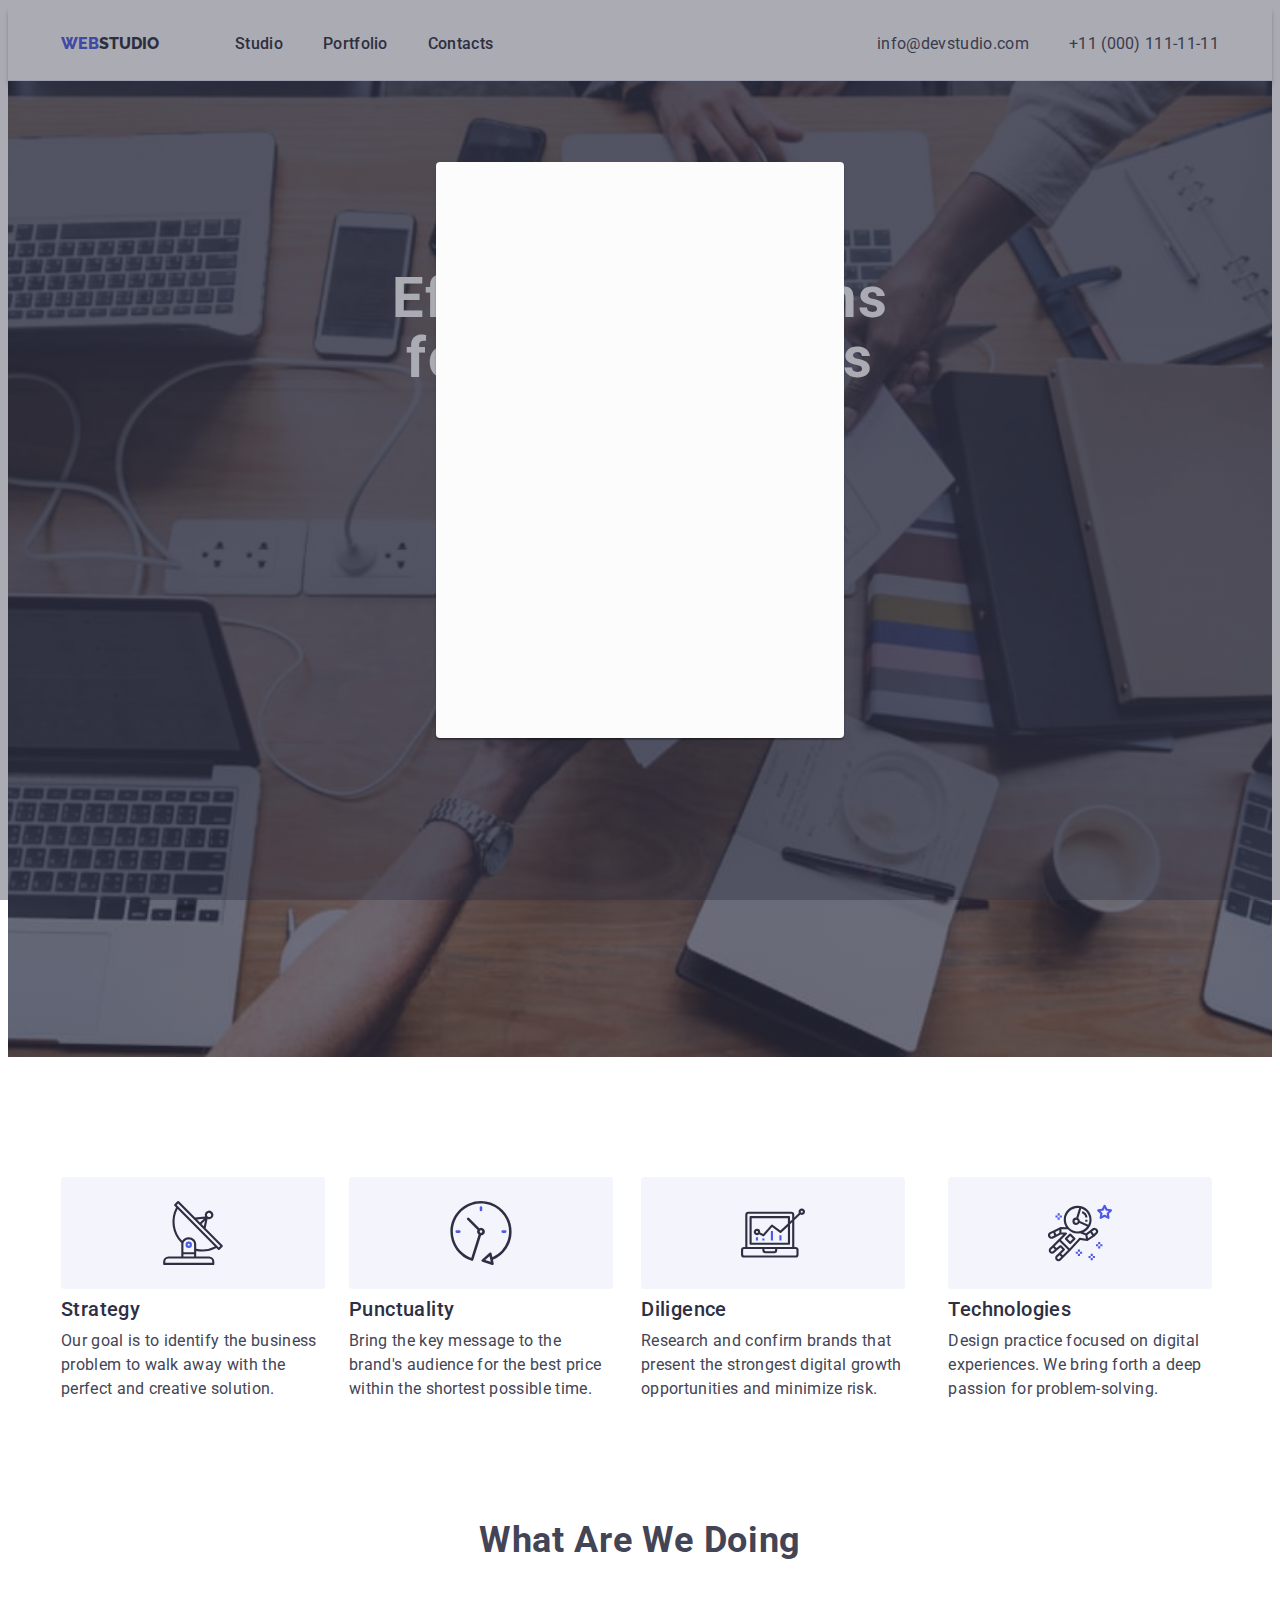
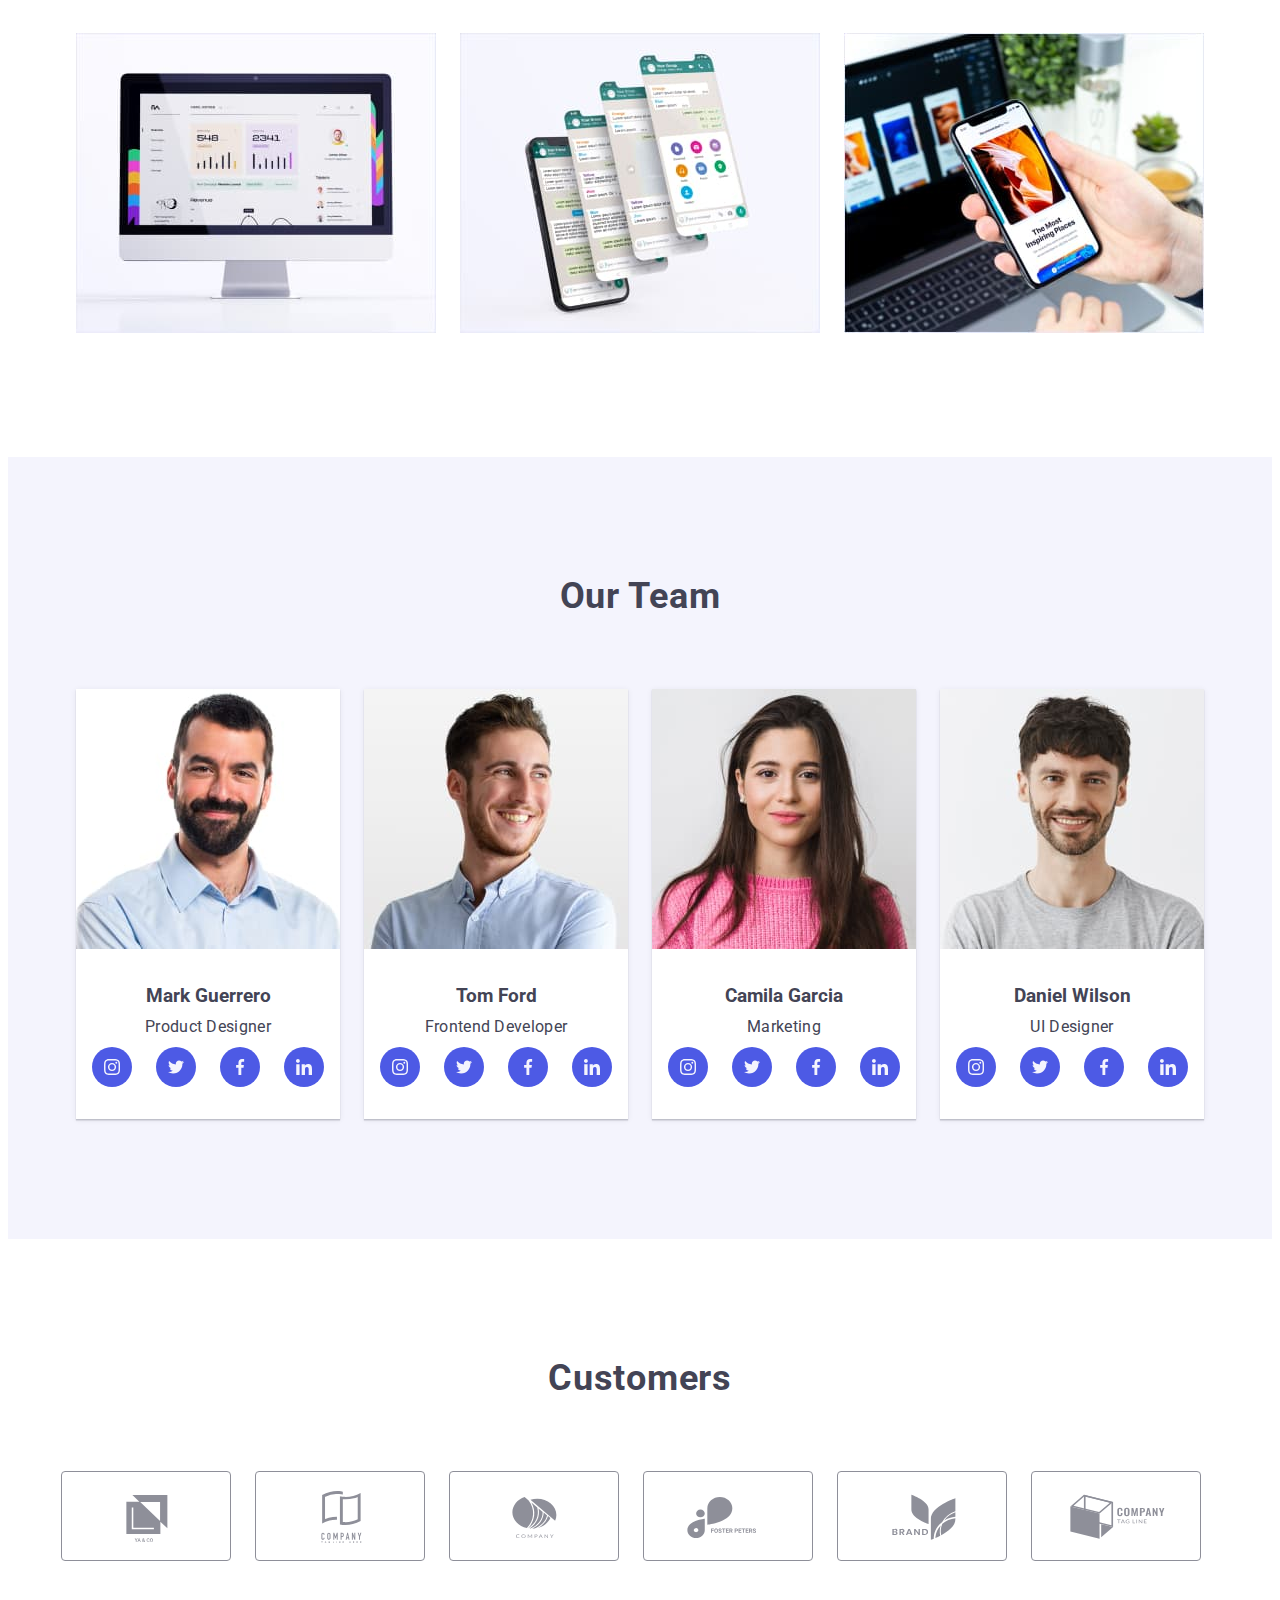
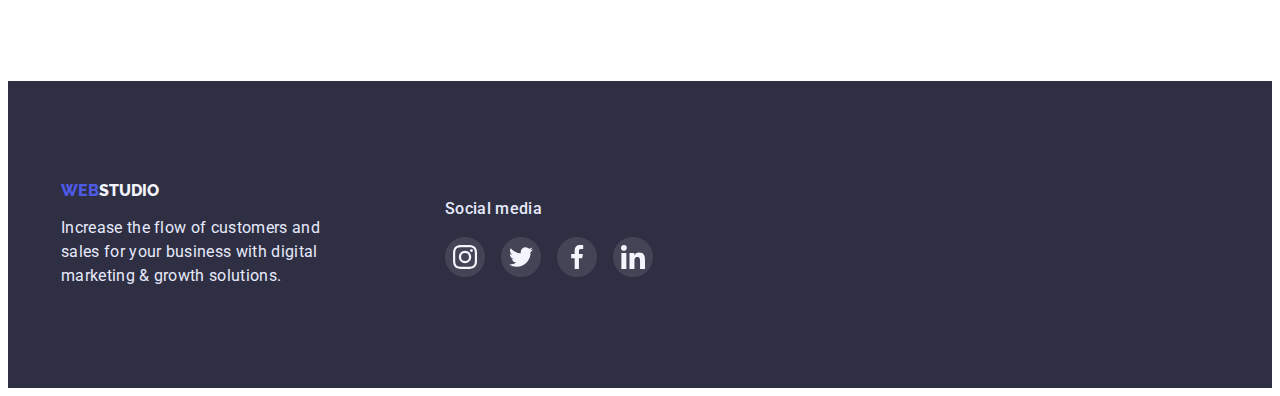
==== index.html @ ff69e770 "start" ====
<!DOCTYPE html>
<html lang="en">
  <head>
    <meta charset="UTF-8" />
    <meta http-equiv="X-UA-Compatible" content="IE=edge" />
    <meta name="viewport" content="width=device-width, initial-scale=1.0" />
    <title>Document</title>
<link rel="preconnect" href="https://fonts.googleapis.com">
<link rel="preconnect" href="https://fonts.gstatic.com" crossorigin>
<link href="https://fonts.googleapis.com/css2?family=Raleway:wght@800&family=Roboto:wght@400;500;700;900&display=swap" rel="stylesheet">
<link rel="stylesheet" href="https://cdnjs.cloudflare.com/ajax/libs/modern-normalize/1.1.0/modern-normalize.min.css" integrity="sha512-wpPYUAdjBVSE4KJnH1VR1HeZfpl1ub8YT/NKx4PuQ5NmX2tKuGu6U/JRp5y+Y8XG2tV+wKQpNHVUX03MfMFn9Q==" crossorigin="anonymous" referrerpolicy="no-referrer" />
<link rel="stylesheet" href="./css/styles.css" />
  </head>
  <body>
    <header class="header">
      <div class="container main-nav">
        <nav class="main-nav">
            <a href="./index.html" class="link logo"><span class="web">WEB</span>STUDIO</a>
            <ul class="list site-nav">
              <li class="item"><a href="./index.html" class="link">Studio</a>
              </li>
              <li class="item"><a href="./portfolio.html" class="link">Portfolio</a>
              </li>
              <li class="item"><a href="" class="link">Contacts</a>
              </li>
            </ul>
          </nav>
       <address class="address">
            <ul class="contact-info list">
                            <li class="item"><a href="mailto:info@devstudio.com" class="link">info@devstudio.com</a></li>
              <li class="item"><a href="tel:+110001111111" class="link">+11 (000) 111-11-11</a></li>
            </ul>
        </address>
</div>
  </header>
        <main>
      <!-- Секція 1 -->
      <section class="hero">
      <div class="container">
      <h1 class="hero-title">Effective Solutions for Your Business</h1>
        <button class="button primary" type="button">Order Service</button>
           </div> 
      </section>
      <!-- Секція 2 -->
      <section class="section">
        <div class="container">
          <h2 class="section-title advantages">advantages</h2>
          <ul class="list advantages">
            <li class="li-item icon-satelite">
              <h3 class="section-title">Strategy</h3>
              <p class="section-text">
                Our goal is to identify the business problem to walk away with the
                perfect and creative solution.
              </p>
            </li>
            <li class="li-item icon-clock">
              <h3 class="section-title">Punctuality</h3>
              <p class="section-text">
                Bring the key message to the brand's audience for the best price
                within the shortest possible time.
              </p>
            </li>
            <li class="li-item icon-diagram">
              <h3 class="section-title">Diligence</h3>
              <p class="section-text">
                Research and confirm brands that present the strongest digital
                growth opportunities and minimize risk.
              </p>
            </li>
            <li class="li-item icon-astronaut">
              <h3 class="section-title">Technologies</h3>
              <p class="section-text">
                Design practice focused on digital experiences. We bring forth a
                deep passion for problem-solving.
              </p>
            </li>
          </ul>
          </div>
          </section>
          <!-- Секція 3 -->
        <section>
          <div class="container work-departments">
          <h2 class="section-title-big">What are we doing</h2>
          <ul class="list work-departments">
            <li class="list-image"><img src="./images/rectangle.jpg" alt="comp" width="360" /></li>
            <li class="list-image"><img src="./images/mobiles.jpg" alt="mobile" width="360" /></li>
            <li class="list-image"><img src="./images/mobile.jpg" alt="tablet" width="360" /></li>
          </ul>
        </div>
    </section>
      <!-- Секція 4 -->
      <section class="team">
        <div class="container">
        <h2 class="section-title-big">Our Team</h2>
        <ul class="list card">
          <li class="team-member">
            <img src="./images/mark.jpg" alt="Product Designer" width="264" />
            <div class="team-description">
              <h3 class="card-title">Mark Guerrero</h3>
              <p class="card-text">Product Designer</p>
              <ul class="team-social">
                <li>
                  <a class="link-social" href="#">
                    <svg class="social">
                    <use href="./images/icons.svg#instagram"></use>
                    </svg>
                  </a>
                </li>
                <li >
                  <a class="link-social" href="#">
                    <svg class="social">
                    <use href="./images/icons.svg#twitter"></use>
                    </svg>
                  </a>
                </li>
                <li>
                  <a class="link-social" href="#">
                    <svg class="social">
                    <use href="./images/icons.svg#facebook"></use>
                    </svg>
                  </a>
                </li>
                <li >
                  <a class="link-social" href="#">
                    <svg class="social">
                    <use href="./images/icons.svg#linkedin"></use>
                    </svg>
                  </a>
                </li>
              </ul>
              </div>
              <li class="team-member">
            <img src="./images/tom.jpg" alt="Frontend Developer" width="264" />
            <div class="team-description">
              <h3 class="card-title">Tom Ford</h3>
            <p class="card-text">Frontend Developer</p>
            <ul class="team-social">
                <li >
                  <a class="link-social" href="#">
                    <svg class="social">
                    <use href="./images/icons.svg#instagram"></use>
                    </svg>
                  </a>
                </li>
                <li >
                  <a class="link-social" href="#">
                    <svg class="social">
                    <use href="./images/icons.svg#twitter"></use>
                    </svg>
                  </a>
                </li>
                <li>
                  <a class="link-social" href="#">
                    <svg class="social">
                    <use href="./images/icons.svg#facebook"></use>
                    </svg>
                  </a>
                </li>
                <li >
                  <a class="link-social" href="#">
                    <svg class="social">
                    <use href="./images/icons.svg#linkedin"></use>
                    </svg>
                  </a>
                </li>
              </ul>
            </div>
          </li>
          <li class="team-member">
            <img src="./images/сamila.jpg" alt="Marketing" width="264" />
            <div class="team-description">
              <h3 class="card-title">Camila Garcia</h3>
              <p class="card-text">Marketing</p>
              <ul class="team-social">
                <li >
                  <a class="link-social" href="#">
                    <svg class="social">
                    <use href="./images/icons.svg#instagram"></use>
                    </svg>
                  </a>
                </li>
                <li >
                  <a class="link-social" href="#">
                    <svg class="social">
                    <use href="./images/icons.svg#twitter"></use>
                    </svg>
                  </a>
                </li>
                <li>
                  <a class="link-social" href="#">
                    <svg class="social">
                    <use href="./images/icons.svg#facebook"></use>
                    </svg>
                  </a>
                </li>
                <li >
                  <a class="link-social" href="#">
                    <svg class="social">
                    <use href="./images/icons.svg#linkedin"></use>
                    </svg>
                  </a>
                </li>
              </ul>
            </div>
          </li>
          <li class="team-member">
            <img src="./images/daniel.jpg" alt="UI Designer" width="264" />
            <div class="team-description">
              <h3 class="card-title">Daniel Wilson</h3>
              <p class="card-text">UI Designer</p>
              <ul class="team-social">
                <li >
                  <a class="link-social" href="#">
                    <svg class="social">
                    <use href="./images/icons.svg#instagram"></use>
                    </svg>
                  </a>
                </li>
                <li >
                  <a class="link-social" href="#">
                    <svg class="social">
                    <use href="./images/icons.svg#twitter"></use>
                    </svg>
                  </a>
                </li>
                <li>
                  <a class="link-social" href="#">
                    <svg class="social">
                    <use href="./images/icons.svg#facebook"></use>
                    </svg>
                  </a>
                </li>
                <li >
                  <a class="link-social" href="#">
                    <svg class="social">
                    <use href="./images/icons.svg#linkedin"></use>
                    </svg>
                  </a>
                </li>
              </ul>
            </div>
            
          </li>
        </ul>
      </div>
      </section>

      <!-- Секція 5 -->

      <section class="section">
<div class="container">
<h2 class="section-title-big">Customers</h2>
<ul class="customers-list list">
  <li>
    <a class="link-customers" href="#">
      <svg class="icon-customers">
        <use href="./images/icons.svg#client1"></use>
       </svg>
  </a>
  </li>
<li>
    <a class="link-customers" href="#">
      <svg class="icon-customers">
        <use href="./images/icons.svg#client2"></use>
       </svg>
  </a>
  </li>
  <li>
    <a class="link-customers" href="#">
      <svg class="icon-customers">
        <use href="./images/icons.svg#client3"></use>
       </svg>
  </a>
  </li>
<li>
    <a class="link-customers" href="#">
      <svg class="icon-customers">
        <use href="./images/icons.svg#client4"></use>
       </svg>
  </a>
  </li>
<li>
    <a class="link-customers" href="#">
      <svg class="icon-customers">
        <use href="./images/icons.svg#client5"></use>
       </svg>
  </a>
  </li>
<li>
    <a class="link-customers" href="#">
      <svg class="icon-customers">
        <use href="./images/icons.svg#client6"></use>
       </svg>
  </a>
  </li>
</ul>
</div>
      </section>
    </main>

    <footer class="footer">
      <div class="container footer-left-right">
        <div class="left-container">
        <a href="./index.html" class="link"><span class="logo footer web">WEB</span><span class="logo footer studio">STUDIO</span></a>
        <p >
          Increase the flow of customers and sales for your business with digital
          marketing & growth solutions.
        </p>
        </div>
<div class="right-container">
<p class="footer-social-media-title">Social media</p>
<ul class="footer-icon-list list">
  <li>
<a class="link-footer-icon" href="#">
                    <svg class="footer-icon">
                    <use href="./images/icons.svg#instagram"></use>
                    </svg>
                  </a>
  </li>
  <li>
<a class="link-footer-icon" href="#">
                    <svg class="footer-icon">
                    <use href="./images/icons.svg#twitter"></use>
                    </svg>
                  </a>
  </li>
  <li>
<a class="link-footer-icon" href="#">
                    <svg class="footer-icon">
                    <use href="./images/icons.svg#facebook"></use>
                    </svg>
                  </a>
  </li>
  <li>
<a class="link-footer-icon" href="#">
                    <svg class="footer-icon">
                    <use href="./images/icons.svg#linkedin"></use>
                    </svg>
                  </a>
  </li>
</ul>
      </div>
     </div> 
    </footer>
    <div class="backdrop">
      <div class="modal">
        
      </div>

    </div>
  </body>
</html>
---- css/styles.css ----
/* header text color #2E2F42 
adress #434455
web color #4D5AE5 */
/* bgc #E5E5E5 */
/* body bgc #FFFFFF  */
/* body color #2E2F42 */
/* 2nd color #434455 */
/* button text color #4D5AE5 bgc #E7E9FC  */
/* btn bgc hover #404BBF text #FFFFFF  */

:root {
  --primary-text-color: #434455;
  --title-color: #2e2f42;
  --footer-studio-color:#F4F4FD;
  --footer-text-color: #E7E9FC;
  --active: #404bbf;
  --body-backgroung-color: #FFFFFF;
  --hero-text-color:  #ffffff;
  --logo-primbutton-color: #4D5AE5;
  --bcg-secbutton-color: #F4F4FD;
}

body {
  font-family: 'Roboto', sans-serif;
  color: var(--primary-text-color);
  background-color: var(--body-backgroung-color);
  }
/* 1. header */
.header{
  border-bottom: 1px solid #E7E9FC;
  box-shadow: 0px 4px 4px rgba(0, 0, 0, 0.25);
   }
h1, h2, h3, h4, h5, h6, p{
  margin: 0;
}
a {
display: block;
}

.list {
  list-style: none;
  margin: 0;
  padding: 0;
  }

.container{
  width: 1158px;
  padding-right: 15px;
  padding-left: 15px;
  margin-left: auto;
  margin-right: auto;

  /* outline: 2px solid tomato; */
}
/* logo */

.main-nav{
  display: flex;
  align-items: center;
}
.link.logo{
padding-top: 24px;
padding-bottom: 24px;
line-height: 1.3333;
color: var(--title-color);
}
.logo{
font-family: 'Raleway', sans-serif;
font-weight: 800;
text-transform: uppercase;
}
.web {
  color: var(--logo-primbutton-color);
}
.main-nav{
  display: flex;
  align-items: center;
}
.main-nav a{
display: block;
}
/* site nav */

.site-nav{
  display: flex;
  margin-left: 76px;
}

.site-nav .item + .item{
  margin-left: 40px;
}
/* .site-nav .item:not(:last-child){
  margin-right: 40px;
} */
/* .site-nav .item:last-child{
  margin-right: 0;
} */
.site-nav a {
display: block;
padding-top: 24px;
padding-bottom: 24px;
color: var(--title-color);
font-weight: 500;
font-size: 16px;
line-height: 1.5;
letter-spacing: 0.02em;
}
.site-nav a:hover,
.site-nav a:focus {
  color: var(--active);
}
address{
  margin-left: auto;
}
.address {
font-style: normal;
font-weight: 400;
font-size: 16px;
line-height: 1.5;
letter-spacing: 0.02em;
color: var(--primary-text-color);
}
.contact-info .item + .item{
margin-left: 40px;
}
.contact-info{
  display: flex;
}
.contact-info a{
  padding-top: 24px;
  padding-bottom: 24px;
  display: block;
}

/* 2. main */


.link{
text-decoration: none;
}
/* .link:active{
  color: var(--active)
} */
.contact-info a {
  color: var(--primary-text-color);
}
.contact-info a:hover,
.contact-info a:focus {
  color: var(--active);
}
 
/* buttons */

.button {
font-family: 'Roboto', sans-serif;
font-size: 16px;
font-weight: 500;
line-height: 1.33;
letter-spacing: 0.04em;
cursor: pointer;
border-radius: 4px;
text-align: center;
}

.button.primary {
color: var(--background-color);
background-color: var(--logo-primbutton-color);
padding: 16px 32px;
min-width: 169px;
border: none;
box-shadow: 0px 4px 4px rgba(0, 0, 0, 0.15);
}
.button.primary:hover,
.button.primary:focus {
  color: var(--background-color);
  background-color: var(--active);
}
.button.secondary {
color: var(--logo-primbutton-color);
padding: 12px 24px;
background: var(--bcg-secbutton-color);
min-height: 48px;
border: 1px solid var(--footer-text-color);
}
.button.secondary:hover,
.button.secondary:focus {
  background-color: var(--active);
  color: var(--hero-text-color);
  box-shadow: 0px 3px 1px rgba(0, 0, 0, 0.1), 0px 2px 1px rgba(0, 0, 0, 0.08), 0px 2px 2px rgba(0, 0, 0, 0.12);
  border-color: transparent;
}
 
/* sections */
.section{
  padding-top: 120px;
  padding-bottom: 120px;
}
.section-portfolio{
  padding-top: 96px;
  padding-bottom: 120px; 
}
.container.container-button{
  padding-top: 96px;
  padding-bottom: 72px;
}
/* hero */
.hero-title {
width: 496px;
color: var(--hero-text-color);
font-size: 56px;
letter-spacing: 0.02em;
line-height: 1.07;
margin: 0px auto 48px;
display: block;
}

.hero{
  text-align: center;
  color: var(--footer-text-color);
  padding-top: 188px;
  padding-bottom: 188px;
  height: 600px;
  max-width: 1440px;
  margin-left: auto;
  margin-right: auto;
  left: 0px;
  top: 72px;
  background-color: var(--title-color);
  background-image: linear-gradient(rgba(46, 47, 66, 0.7), rgba(46, 47, 66, 0.7)),
   url("../images/hero-overlay.jpg");
  background-repeat: no-repeat;
  background-position: center;
  background-size: cover;
}

.section-title.advantages {
  display: none;
}

.section-title-big{
font-size: 36px;
letter-spacing: 0.02em;
line-height: 1.11;
text-align: center;
text-transform: capitalize;
margin-top:0px;
margin-bottom: 72px;
}
.title-portfolio{
display: none;
}

.li-item::before{
display: block;
content: "";
width: 264px;
height: 112px;
background-color: var(--bcg-secbutton-color);
background-size: 64px;
background-repeat: no-repeat;
background-position: center;
margin-bottom: 8px;
border-radius: 4px;

}
.icon-satelite::before{
background-image: url(../images/antenna.svg);
}
.icon-clock::before{
background-image: url(../images/clock.svg);
}
.icon-diagram::before{
background-image: url(../images/diagram.svg);
}
.icon-astronaut::before{
background-image: url(../images/astronaut.svg);
}
.section-title {
color: var(--title-color);
font-weight: 500;
font-size: 20px;
line-height: 1.2;
letter-spacing: 0.02em;
padding-top: 0;
margin-top: 0;
margin-bottom: 8px;
}
.section-text{
margin-top: 0;
font-style: normal;
font-weight: 400;
font-size: 16px;
line-height: 1.5;
letter-spacing: 0.02em;
}
.section-text-group {
font-size: 16px;
line-height: 1.5;
letter-spacing: 0.02em;
color: var(--primary-text-color);
}
.container.work-departments{
  margin-bottom: 120px;
}
.team {
  background-color: var(--bcg-secbutton-color);
  text-align:center;
  padding-top: 120px;
  padding-bottom: 120px;
}
.list-image {
  width: 360px;

  display: block;
}
.team-member{
background-color: #fff;
box-shadow: 0px 1px 6px rgba(46, 47, 66, 0.08), 0px 1px 1px rgba(46, 47, 66, 0.16), 0px 2px 1px rgba(46, 47, 66, 0.08);
}
.team-description{
  padding: 32px 16px 32px 16px;
  background: #FFFFFF;
  border-radius: 0px 0px 4px 4px;
}
.team-social{
list-style: none;
display: flex;
padding: 0;
margin: 0;
gap: 24px;
}
.link-social{
  display: flex;
  padding: 0;
  margin: 0;
  width: 40px;
  height: 40px;
  background-color: var(--logo-primbutton-color);
  border-radius: 50%;
  justify-content: center;
  align-items: center;
  
}
/* .team-social li + li{
margin-left: 24px;
} */
.social{
width: 16px;
height: 16px;
}
.link-social:hover,
.link-social:focus{
background-color: var(--active);
}
.card-title{
  margin-top: 0px;
  margin-bottom: 8px;
}
.card-text{
  margin-top: 0px;
  margin-bottom: 8px;
  color: var(--primary-text-color);
  font-size: 16px;
  line-height: 1.5;
  letter-spacing: 0.02em;
}
.card-description {
  padding: 32px 16px;
  border: 1px solid #E7E9FC;
  border-top: none;
  width: 360px;
  height: 120px;
}

.customers-list{
list-style: none;
display: flex;
padding: 0;
margin: 0;
gap: 24px;
}

.link-customers{
  display: flex;
  padding: 0;
  margin: 0;
  width: 168px;
  height: 88px;
  border: 1px solid #8E8F99;
  border-radius: 4px;
  justify-content: center;
  align-items: center;
}
.icon-customers{
  width: 104px;
  height: 56px;
  fill:#8E8F99;
}
.link-customers:hover .icon-customers,
.link-customers:focus .icon-customers{
fill: var(--active);
}
.link-customers:hover,
.link-customers:focus{
border-color: var(--active);

}


.footer{
  background-color:var(--title-color);
  padding-top: 100px;
  padding-bottom: 100px;
}
.footer p {
color: var(--footer-text-color);
font-size: 16px;
line-height: 1.5;
letter-spacing: 0.02em;

}
.footer.studio {
  color: var(--bcg-secbutton-color);
}
.footer p{
  width: 264px;
  margin-top: 16px;
}

.right-container {


}
.footer-social-media-title {
margin-bottom: 16px;
color: var(--footer-text-color);
font-weight: 500;
font-size: 16px;
line-height: 1.5;
letter-spacing: 0.02em;
}
.footer-icon-list {
  display: flex;
  gap: 16px;
}
.link-footer-icon{
  display: flex;
  padding: 0;
  margin: 0;
  width: 40px;
  height: 40px;
  background: rgba(255, 255, 255, 0.1);
  border-radius: 50%;
  justify-content: center;
  align-items: center;
  }

.link-footer-icon:hover,
.link-footer-icon:focus{
  background-color: #31D0AA;
}

.footer-icon{
  width: 24px;
  height: 24px;
}
.footer-left-right{
  display: flex;
}
.left-container{
  margin-right: 120px;
}

 /*------ PORTFOLIO -------*/
.list.card-set {
  display: flex;
  flex-wrap: wrap;
  /* justify-content: space-between; */
}
.flex-element{
  width: 360px;
  height: 420px;
  margin-right: 24px;
  margin-bottom: 48px;
  
}
.flex-element:nth-child(3n){
  margin-right: 0;
}
.flex-element:nth-last-child(-n + 3){
  margin-bottom: 0;
}
.list.button-list{
  display: flex;
  justify-content: center;
  column-gap: 24px;
  margin-bottom: 72px;
}
.list.advantages,
.list.work-departments,
.list.card{
  display: flex;
  justify-content: center;
  column-gap: 24px;
}

.shadow:hover,
.shadow:focus{
box-shadow: 0px 1px 6px rgba(46, 47, 66, 0.08), 0px 1px 1px rgba(46, 47, 66, 0.16), 0px 2px 1px rgba(46, 47, 66, 0.08);
}



/* HW5  */

.backdrop{
  position: fixed;
  top:0;
  left:0;
  width: 100%;
  height: 100%;
  background-color: rgba(46, 47, 66, 0.4);
}

.modal{
position: absolute;
top: 50%;
left: 50%;
transform: translate(-50%, -50%);

  width: 408px;
  height: 576px;
  background: #FCFCFC;
box-shadow: 0px 1px 1px rgba(0, 0, 0, 0.14), 0px 1px 3px rgba(0, 0, 0, 0.12), 0px 2px 1px rgba(0, 0, 0, 0.2);
border-radius: 4px;
}
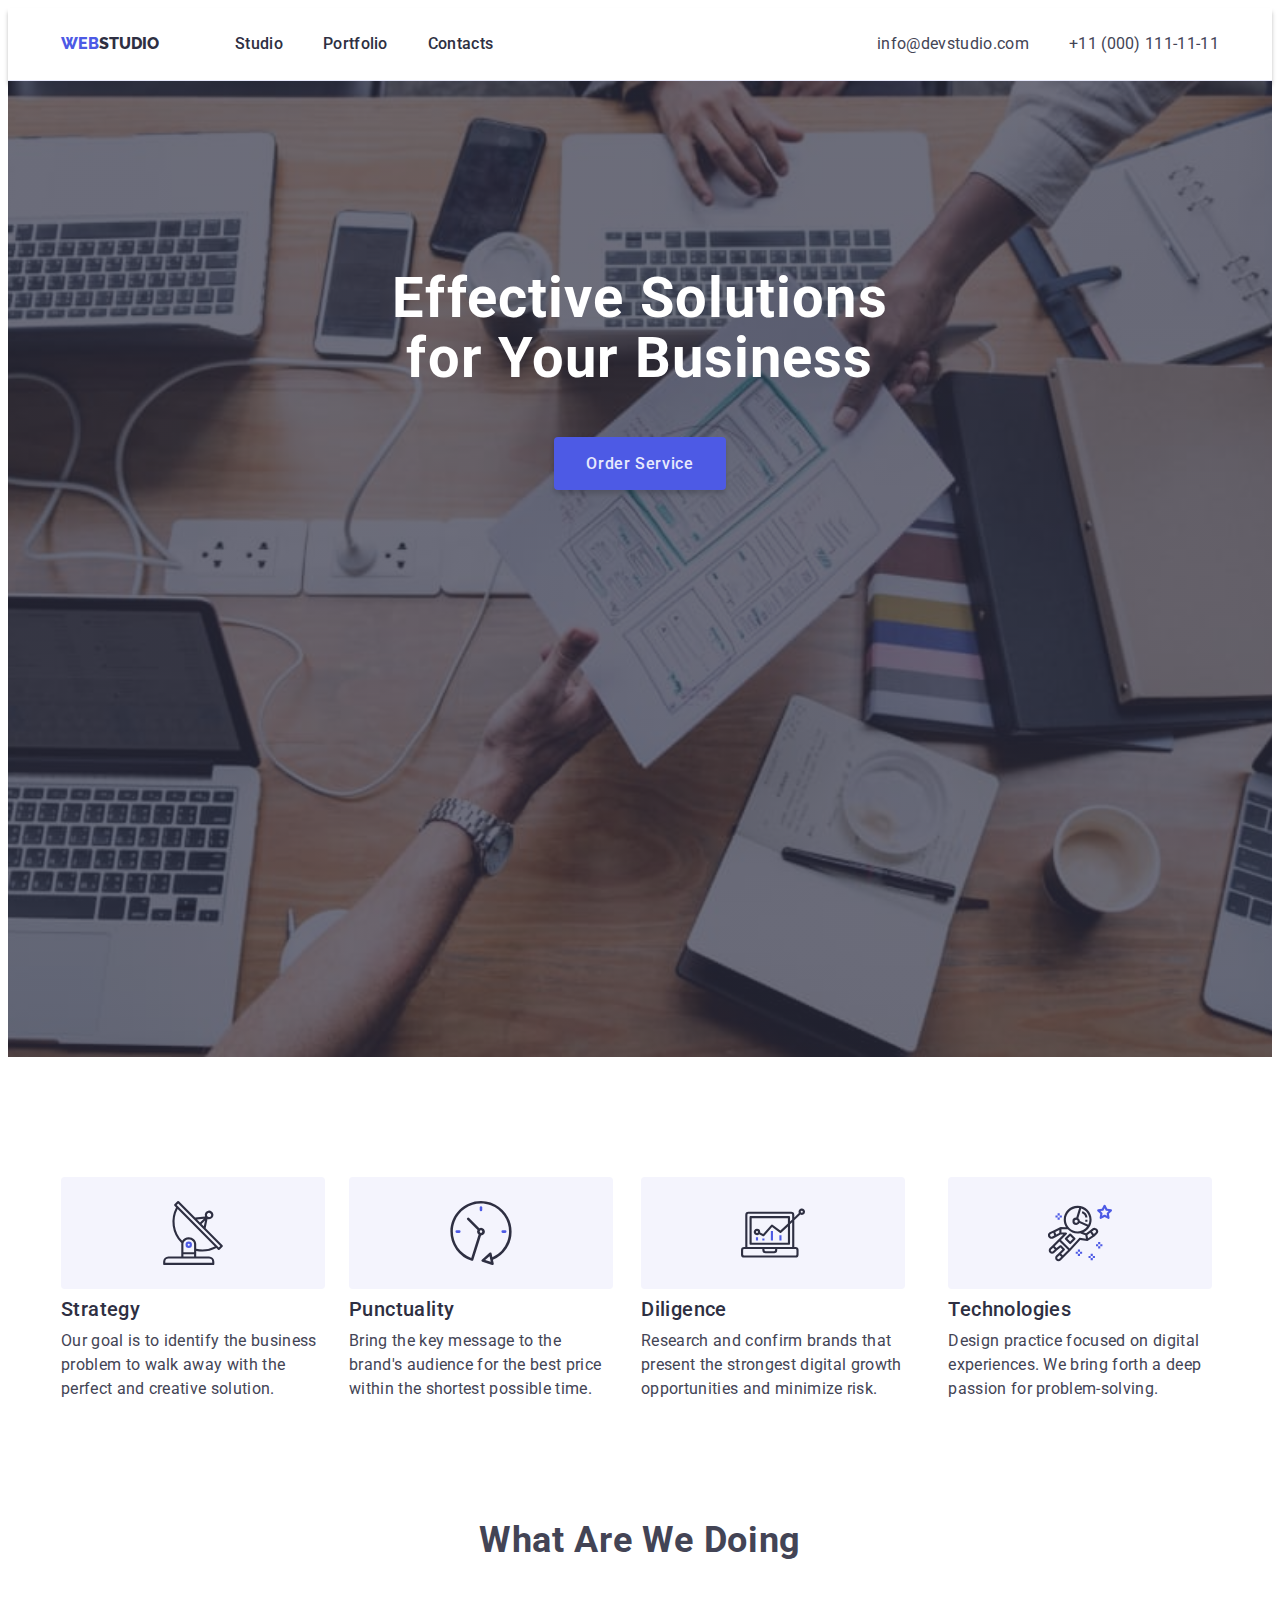
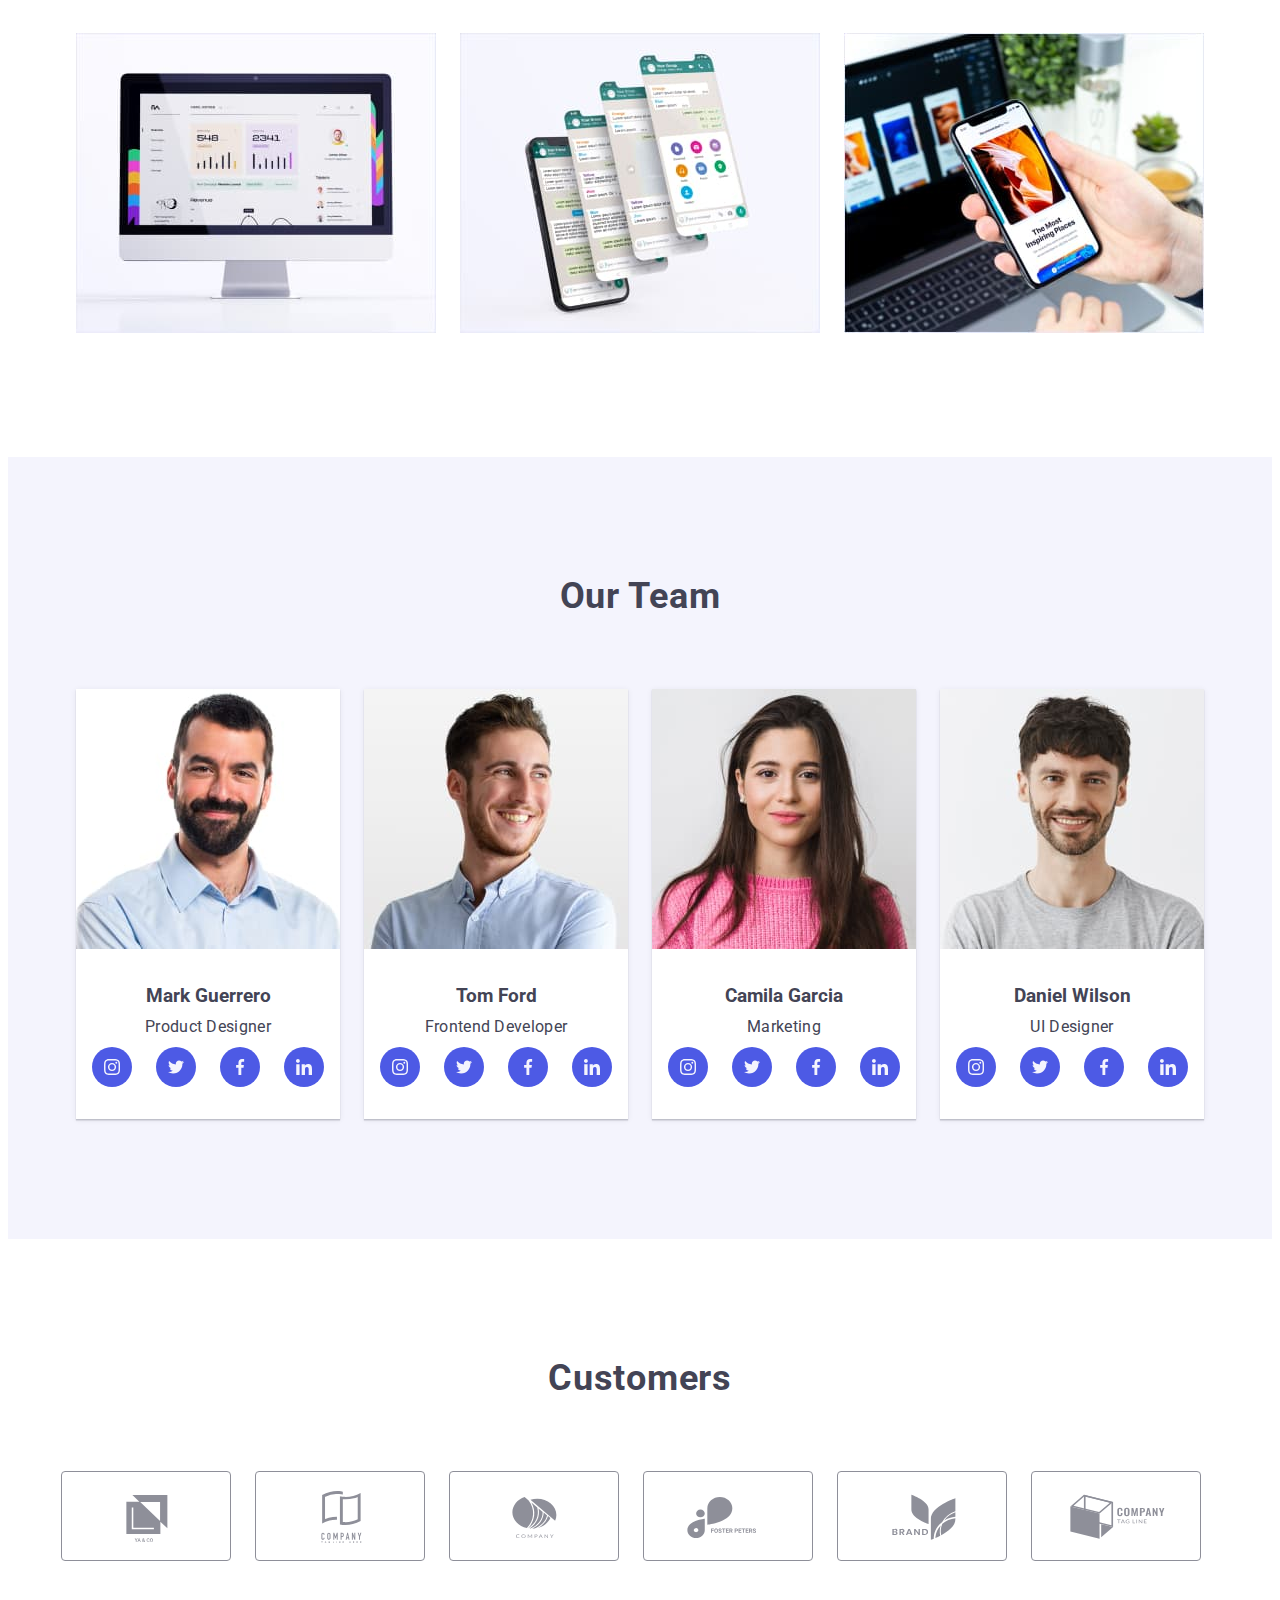
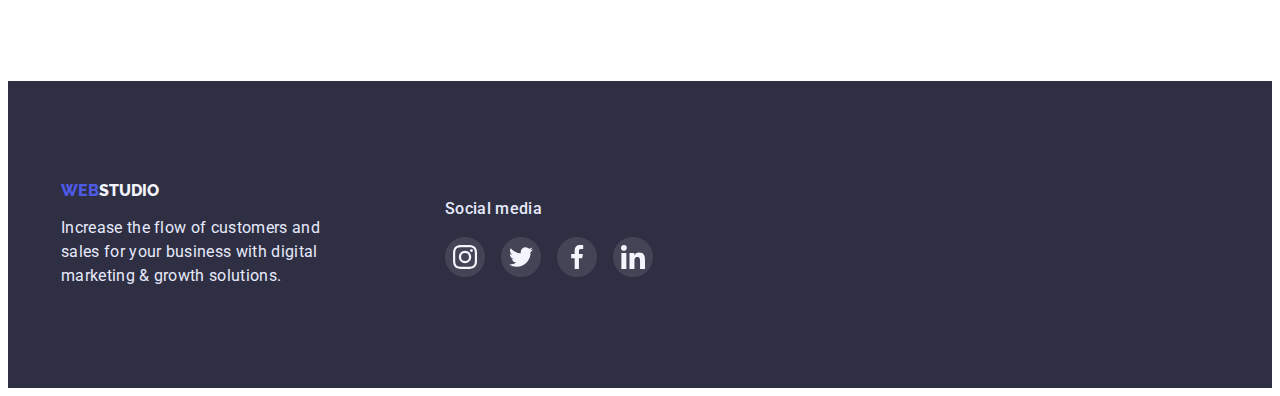
==== commit 8b51c20c: "add is-hidden class" ====
--- a/index.html
+++ b/index.html
@@ -342,7 +342,7 @@
       </div>
      </div> 
     </footer>
-    <div class="backdrop">
+    <div class="backdrop is-hidden">
       <div class="modal">
         
       </div>
--- a/css/styles.css
+++ b/css/styles.css
@@ -521,6 +521,10 @@
   height: 100%;
   background-color: rgba(46, 47, 66, 0.4);
 }
+.backdrop.is-hidden{
+  opacity: 0;
+  pointer-events: none;
+}
 
 .modal{
 position: absolute;
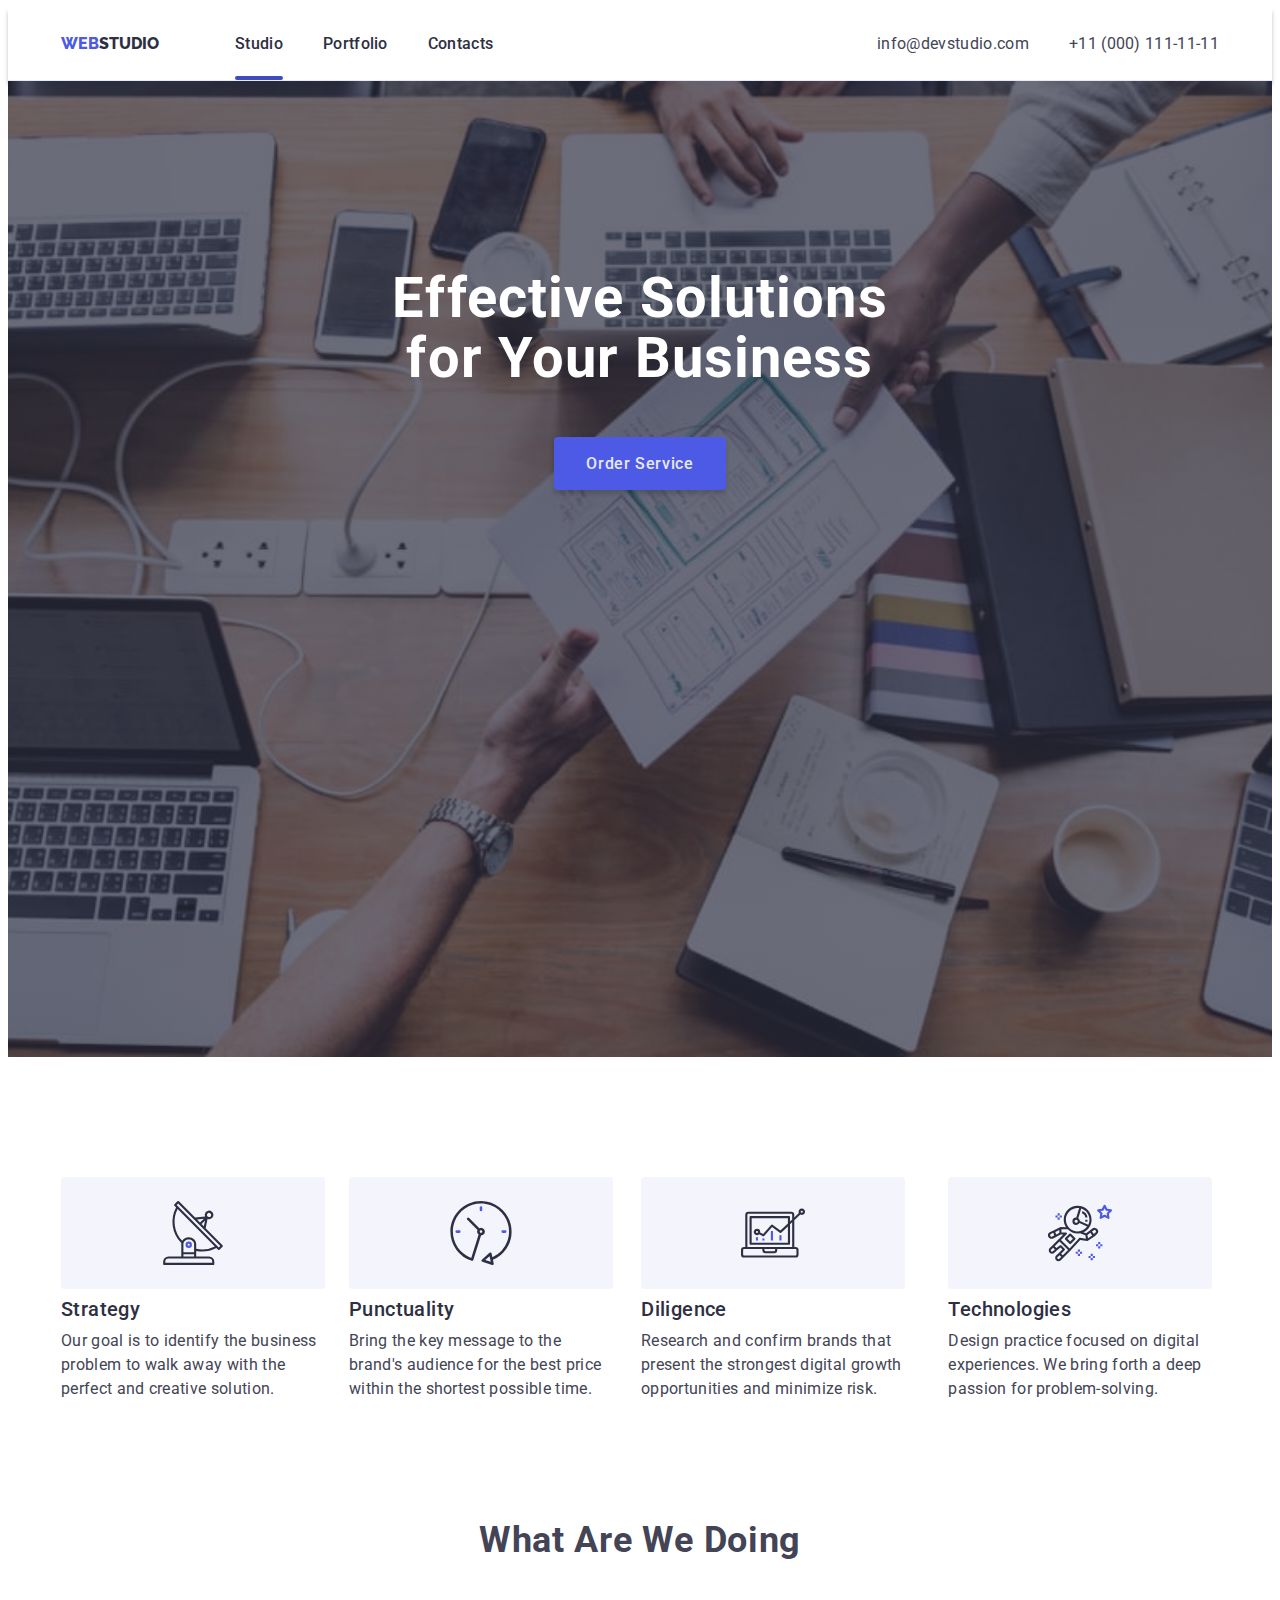
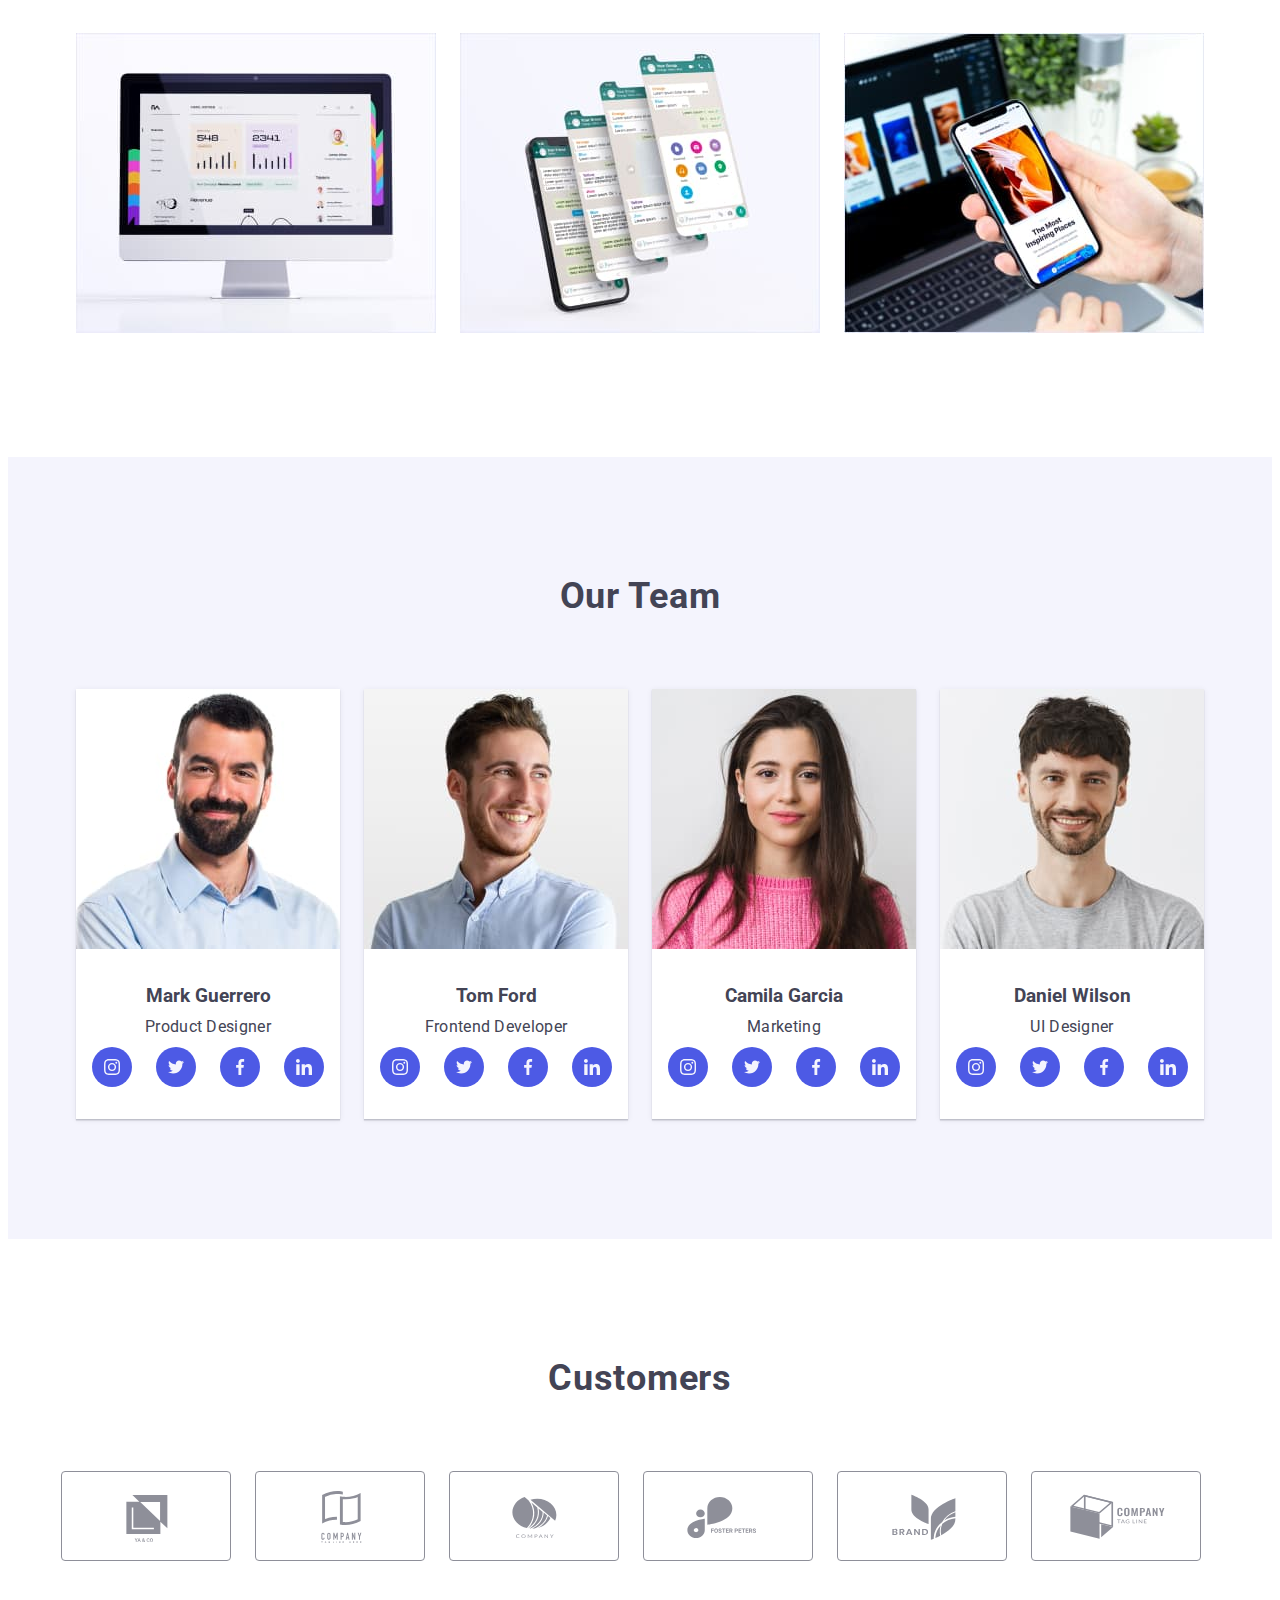
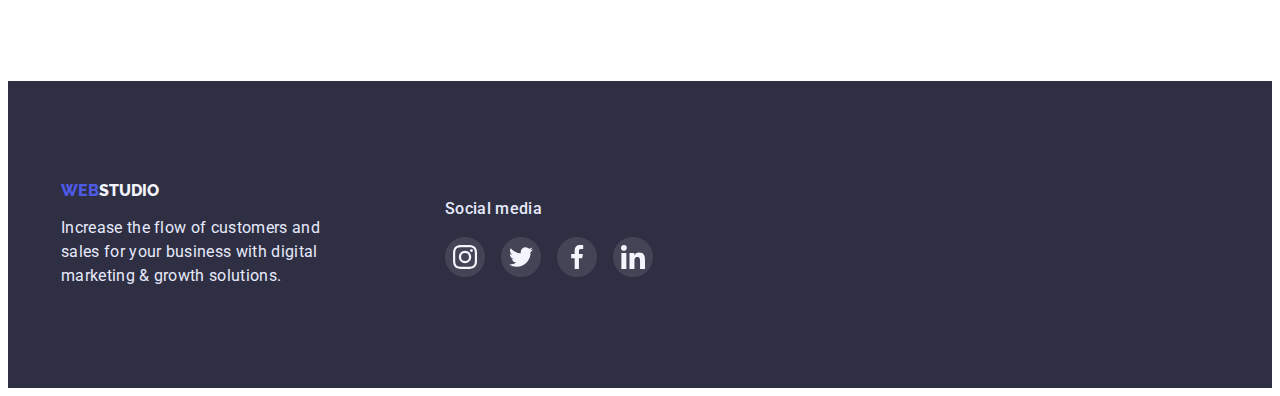
==== commit 8be36042: "finished portfolio cards overlay" ====
--- a/index.html
+++ b/index.html
@@ -17,7 +17,8 @@
         <nav class="main-nav">
             <a href="./index.html" class="link logo"><span class="web">WEB</span>STUDIO</a>
             <ul class="list site-nav">
-              <li class="item"><a href="./index.html" class="link">Studio</a>
+              <li class="item">
+                <a href="./index.html" class="link current-page">Studio</a>
               </li>
               <li class="item"><a href="./portfolio.html" class="link">Portfolio</a>
               </li>
@@ -38,7 +39,7 @@
       <section class="hero">
       <div class="container">
       <h1 class="hero-title">Effective Solutions for Your Business</h1>
-        <button class="button primary" type="button">Order Service</button>
+        <button data-modal-open class="button primary" type="button">Order Service</button>
            </div> 
       </section>
       <!-- Секція 2 -->
@@ -342,11 +343,13 @@
       </div>
      </div> 
     </footer>
-    <div class="backdrop is-hidden">
+    <div class="backdrop is-hidden" data-modal>
       <div class="modal">
-        
+        <p>Lorem ipsum, dolor sit amet consectetur adipisicing elit. Numquam facilis nostrum ducimus suscipit temporibus voluptatem optio impedit sequi amet nesciunt laudantium, obcaecati, cumque in error sit placeat, quod non. Ducimus recusandae excepturi magni blanditiis harum, facere non sed maiores ipsa odio qui ratione sit iusto praesentium voluptatibus accusamus dolore quam quidem! Nesciunt, dignissimos repellendus distinctio quos ex numquam sapiente ipsa magni mollitia beatae odio architecto. Tempore atque corrupti quasi fugiat quaerat animi illo magni ducimus placeat unde mollitia maxime id totam sint quam voluptatibus voluptates aliquam, nulla omnis facilis cumque? Debitis qui quisquam animi impedit iusto modi ducimus recusandae, minima mollitia magnam laudantium praesentium itaque molestiae non ullam quas ipsam voluptates exercitationem maiores inventore? Repudiandae esse praesentium optio ratione eos?</p>
+      <button data-modal-close>Close</button>
       </div>
 
     </div>
+    <script src="./js/modal.js"></script>
   </body>
 </html>
--- a/css/styles.css
+++ b/css/styles.css
@@ -84,6 +84,21 @@
 .site-nav{
   display: flex;
   margin-left: 76px;
+}
+.current-page{
+position: relative;
+
+}
+.current-page::after{
+  position: absolute;
+  content: "";
+  width: 100%;
+  display: block;
+  left: 0;
+  bottom: 0;
+  background-color: var(--active);
+  height: 4px;
+  border-radius: 2px;
 }
 
 .site-nav .item + .item{
@@ -104,6 +119,8 @@
 font-size: 16px;
 line-height: 1.5;
 letter-spacing: 0.02em;
+
+transition: color 250ms cubic-bezier(0.4, 0, 0.2, 1);
 }
 .site-nav a:hover,
 .site-nav a:focus {
@@ -143,6 +160,7 @@
 } */
 .contact-info a {
   color: var(--primary-text-color);
+  transition: color 250ms cubic-bezier(0.4, 0, 0.2, 1);
 }
 .contact-info a:hover,
 .contact-info a:focus {
@@ -169,6 +187,8 @@
 min-width: 169px;
 border: none;
 box-shadow: 0px 4px 4px rgba(0, 0, 0, 0.15);
+
+transition: background-color 250ms cubic-bezier(0.4, 0, 0.2, 1);
 }
 .button.primary:hover,
 .button.primary:focus {
@@ -181,6 +201,8 @@
 background: var(--bcg-secbutton-color);
 min-height: 48px;
 border: 1px solid var(--footer-text-color);
+
+transition: background-color 250ms cubic-bezier(0.4, 0, 0.2, 1), color 250ms cubic-bezier(0.4, 0, 0.2, 1);
 }
 .button.secondary:hover,
 .button.secondary:focus {
@@ -339,8 +361,11 @@
   border-radius: 50%;
   justify-content: center;
   align-items: center;
-  
-}
+
+transition-property: background-color;
+transition-duration: 250ms;
+transition-timing-function: cubic-bezier(0.4, 0, 0.2, 1);
+  }
 /* .team-social li + li{
 margin-left: 24px;
 } */
@@ -390,11 +415,18 @@
   border-radius: 4px;
   justify-content: center;
   align-items: center;
+transition-property: fill, border-color;
+transition-duration: 250ms;
+transition-timing-function: cubic-bezier(0.4, 0, 0.2, 1);
+
+
 }
 .icon-customers{
   width: 104px;
   height: 56px;
   fill:#8E8F99;
+  border-color: #8E8F99;
+  transition-property: fill 250ms cubic-bezier(0.4, 0, 0.2, 1);
 }
 .link-customers:hover .icon-customers,
 .link-customers:focus .icon-customers{
@@ -403,7 +435,7 @@
 .link-customers:hover,
 .link-customers:focus{
 border-color: var(--active);
-
+fill: var(--active)
 }
 
 
@@ -427,10 +459,6 @@
   margin-top: 16px;
 }
 
-.right-container {
-
-
-}
 .footer-social-media-title {
 margin-bottom: 16px;
 color: var(--footer-text-color);
@@ -453,6 +481,8 @@
   border-radius: 50%;
   justify-content: center;
   align-items: center;
+
+  transition: background-color 250ms cubic-bezier(0.4, 0, 0.2, 1);
   }
 
 .link-footer-icon:hover,
@@ -482,7 +512,7 @@
   height: 420px;
   margin-right: 24px;
   margin-bottom: 48px;
-  
+  position: relative;
 }
 .flex-element:nth-child(3n){
   margin-right: 0;
@@ -503,7 +533,9 @@
   justify-content: center;
   column-gap: 24px;
 }
-
+.shadow {
+  transition: box-shadow 250ms cubic-bezier(0.4, 0, 0.2, 1);
+}
 .shadow:hover,
 .shadow:focus{
 box-shadow: 0px 1px 6px rgba(46, 47, 66, 0.08), 0px 1px 1px rgba(46, 47, 66, 0.16), 0px 2px 1px rgba(46, 47, 66, 0.08);
@@ -535,6 +567,49 @@
   width: 408px;
   height: 576px;
   background: #FCFCFC;
-box-shadow: 0px 1px 1px rgba(0, 0, 0, 0.14), 0px 1px 3px rgba(0, 0, 0, 0.12), 0px 2px 1px rgba(0, 0, 0, 0.2);
-border-radius: 4px;
+  box-shadow: 0px 1px 1px rgba(0, 0, 0, 0.14), 0px 1px 3px rgba(0, 0, 0, 0.12), 0px 2px 1px rgba(0, 0, 0, 0.2);
+  border-radius: 4px;
+}
+
+.product-thumb{
+position: relative;
+overflow: hidden;
+}
+
+.content-overlay{
+  position: absolute;
+  top: 0;
+  left: 0;
+  width: 100%;
+  height: 100%;
+  background: var(--logo-primbutton-color);
+  background-blend-mode: soft-light;
+  mix-blend-mode: normal;
+  opacity: 0;
+  transform: translateY(100%);
+  transition: transform 250ms cubic-bezier(0.4, 0, 0.2, 1);
+}
+
+.flex-element:hover .content-overlay{
+  opacity: 1;
+  transform: translateY(0);
+}
+
+.overlay-text{
+  position: absolute;
+  width: 296px;
+  height: 96px;
+  left: 32px;
+  top: 40px;
+  font-size: 16px;
+  line-height: 1.5;
+  letter-spacing: 0.02em;
+  color: var(--bcg-secbutton-color);
+  opacity: 0;
+}
+.flex-element:hover .overlay-text{
+  opacity: 1;
+}
+.content-overlay{
+
 }